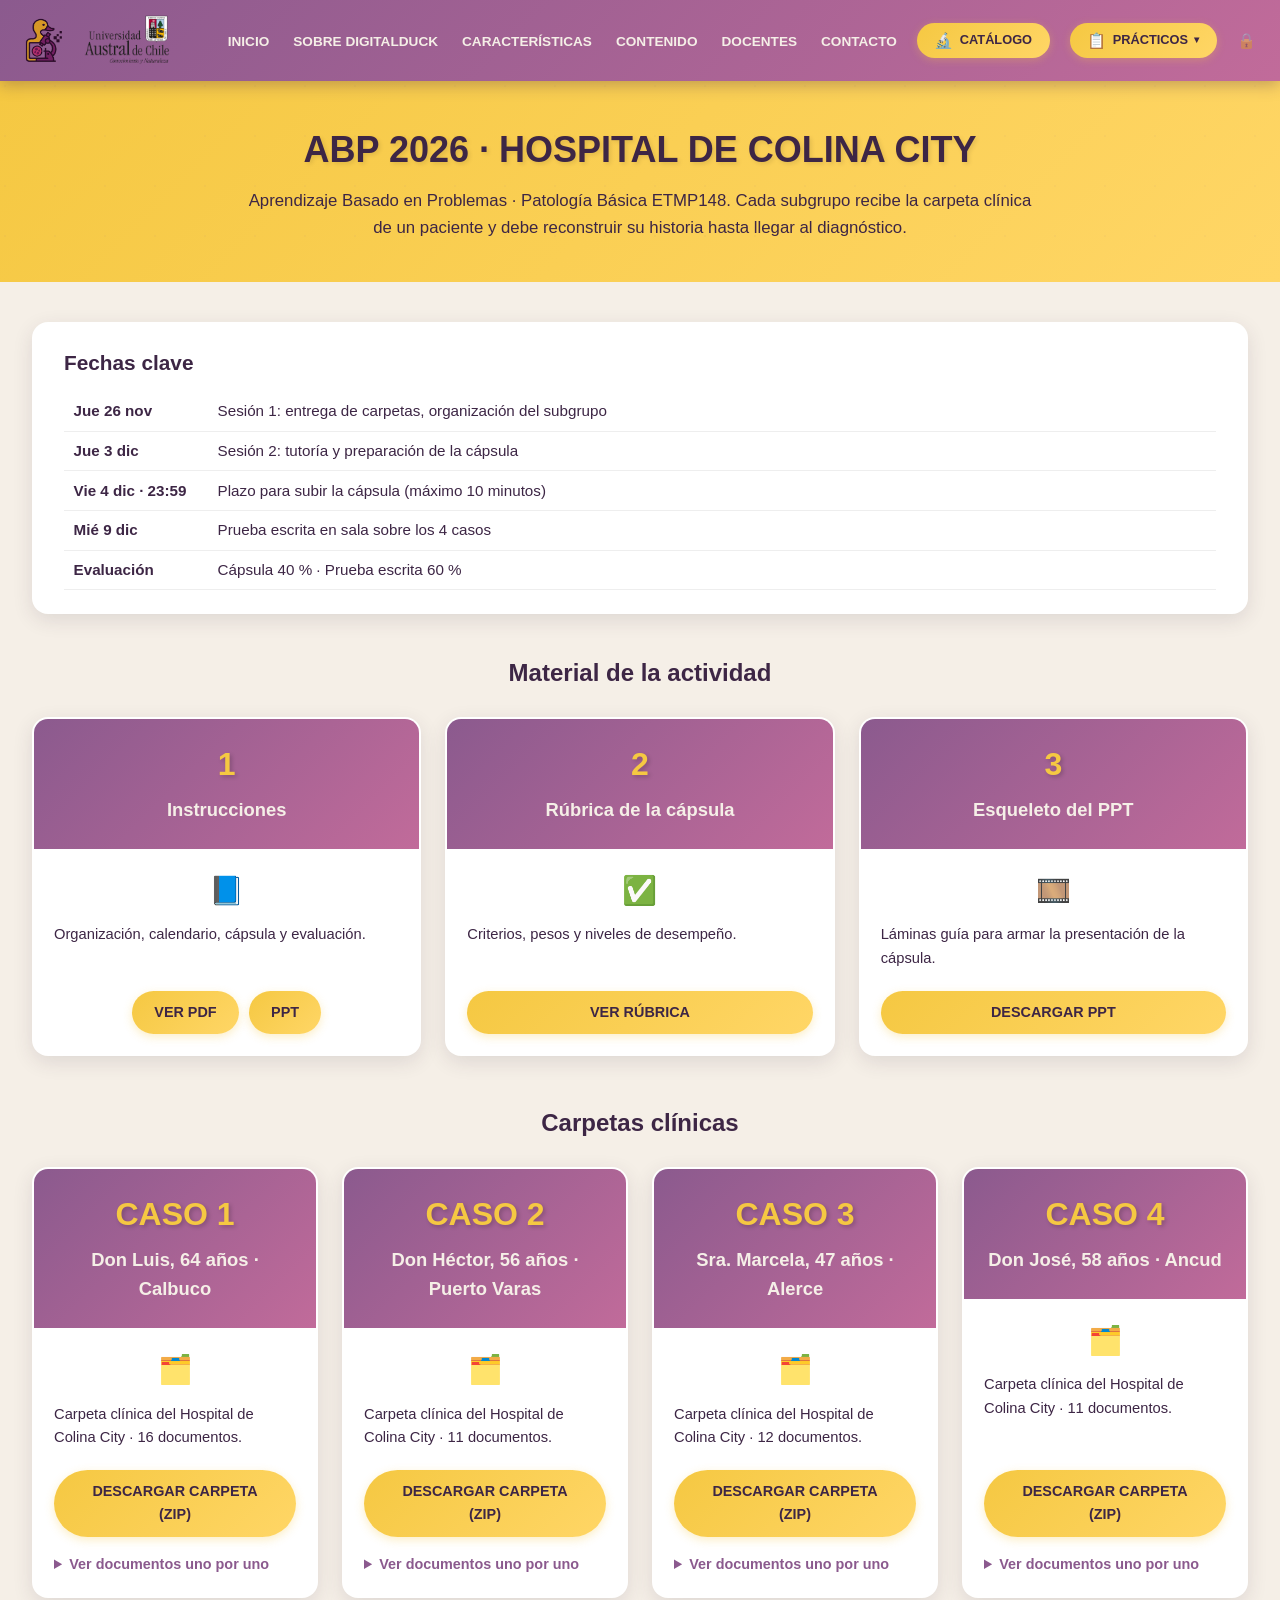
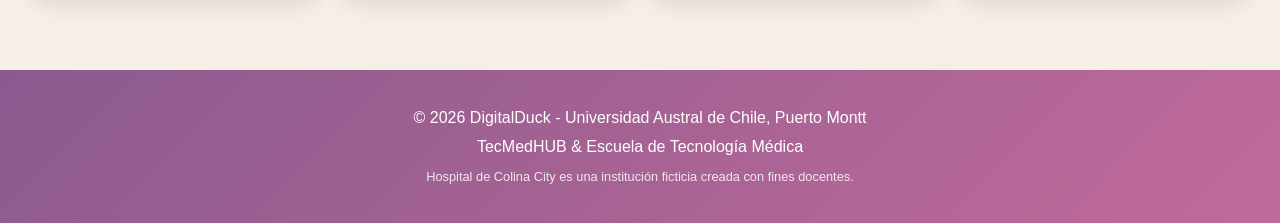
==== abp.html @ 0043440e "Agrega seccion ABP 2026 (Hospital de Colina City) con carpetas clinicas, instrucciones, rubrica y es" ====
<!DOCTYPE html>
<html lang="es">
<head>
    <meta charset="UTF-8">
    <meta name="viewport" content="width=device-width, initial-scale=1.0">
    <title>ABP 2026 - DigitalDuck</title>
    <link rel="icon" type="image/png" href="images/favicon.png">
    <link rel="stylesheet" href="css/base.css">
    <link rel="stylesheet" href="css/practicos.css">
    <style>
        .abp-info { background: white; border-radius: 16px; box-shadow: 0 6px 20px rgba(61,38,69,.12); padding: 1.5rem 2rem; margin-bottom: 2.5rem; }
        .abp-info h2 { margin: 0 0 .8rem; color: var(--color-dark); font-size: 1.3rem; }
        .abp-info table { width: 100%; border-collapse: collapse; font-size: .95rem; }
        .abp-info td { padding: .45rem .6rem; border-bottom: 1px solid #eee; vertical-align: top; }
        .abp-info td:first-child { font-weight: 700; white-space: nowrap; width: 9rem; }
        .abp-section-title { text-align: center; color: var(--color-dark); margin: 0 0 1.5rem; }
        .abp-docs { margin-top: 1rem; font-size: .9rem; text-align: left; }
        .abp-docs summary { cursor: pointer; font-weight: 600; color: var(--color-secondary); }
        .abp-docs ul { margin: .6rem 0 0 1.1rem; padding: 0; columns: 1; }
        .abp-docs li { margin: .25rem 0; }
        .abp-docs a { color: var(--color-dark); }
        .practicos-grid + .abp-section-title { margin-top: 3rem; }
        .abp-links { display: flex; gap: .6rem; flex-wrap: wrap; justify-content: center; }
    </style>
</head>
<body>
    <header>
        <nav>
            <div class="logo-container">
                <img src="images/logo2.png" alt="DigitalDuck Logo" class="logo-dd">
                <img src="images/logouach.png" alt="UACH Logo" class="logo-uach">
            </div>
            <div class="nav-right">
                <ul class="nav-links" id="navLinks"></ul>
                <a href="catalogo.html" class="nav-pill"><span class="nav-pill-icon">🔬</span><span class="pill-label">CATÁLOGO</span></a>
                <div class="nav-pill-wrap">
                    <button class="nav-pill" id="practicosPillToggle" aria-haspopup="true" aria-expanded="false">
                        <span class="nav-pill-icon">📋</span><span class="pill-label">PRÁCTICOS</span> <span class="pill-caret">▾</span>
                    </button>
                    <div class="practicos-pill-dropdown" id="practicosPillDropdown">
                        <div class="practicos-pill-dropdown-content" id="practicosPillDropdownContent"></div>
                    </div>
                </div>
                <a href="admin/login.php" class="admin-link" title="Panel de administración" aria-label="Panel de administración">🔒</a>
            </div>
            <button class="menu-toggle" id="menuToggle"><span></span><span></span><span></span></button>
        </nav>
    </header>

    <div class="page-header">
        <h1>ABP 2026 · HOSPITAL DE COLINA CITY</h1>
        <p>Aprendizaje Basado en Problemas · Patología Básica ETMP148. Cada subgrupo recibe la carpeta clínica de un paciente y debe reconstruir su historia hasta llegar al diagnóstico.</p>
    </div>

    <div class="practicos-container">
        <div class="abp-info">
            <h2>Fechas clave</h2>
            <table>
                <tr><td>Jue 26 nov</td><td>Sesión 1: entrega de carpetas, organización del subgrupo</td></tr>
                <tr><td>Jue 3 dic</td><td>Sesión 2: tutoría y preparación de la cápsula</td></tr>
                <tr><td>Vie 4 dic · 23:59</td><td>Plazo para subir la cápsula (máximo 10 minutos)</td></tr>
                <tr><td>Mié 9 dic</td><td>Prueba escrita en sala sobre los 4 casos</td></tr>
                <tr><td>Evaluación</td><td>Cápsula 40 % · Prueba escrita 60 %</td></tr>
            </table>
        </div>

        <h2 class="abp-section-title">Material de la actividad</h2>
        <div class="practicos-grid">
            <div class="practico-card"><div class="practico-header"><div class="practico-number">1</div><h3 class="practico-title">Instrucciones</h3></div>
                <div class="practico-body"><div class="practico-icon">📘</div><p class="practico-description">Organización, calendario, cápsula y evaluación.</p>
                <div class="abp-links"><a href="abp2026/Instrucciones_ABP_2026.pdf" target="_blank" class="practico-link">VER PDF</a><a href="abp2026/Instrucciones_ABP_2026.pptx" class="practico-link">PPT</a></div></div></div>
            <div class="practico-card"><div class="practico-header"><div class="practico-number">2</div><h3 class="practico-title">Rúbrica de la cápsula</h3></div>
                <div class="practico-body"><div class="practico-icon">✅</div><p class="practico-description">Criterios, pesos y niveles de desempeño.</p>
                <a href="abp2026/Rubrica_capsula_ABP_2026.pdf" target="_blank" class="practico-link">VER RÚBRICA</a></div></div>
            <div class="practico-card"><div class="practico-header"><div class="practico-number">3</div><h3 class="practico-title">Esqueleto del PPT</h3></div>
                <div class="practico-body"><div class="practico-icon">🎞️</div><p class="practico-description">Láminas guía para armar la presentación de la cápsula.</p>
                <a href="abp2026/Esqueleto_capsula_ABP_2026.pptx" class="practico-link">DESCARGAR PPT</a></div></div>
        </div>

        <h2 class="abp-section-title">Carpetas clínicas</h2>
        <div class="practicos-grid">
<div class="practico-card">
  <div class="practico-header"><div class="practico-number">CASO 1</div><h3 class="practico-title">Don Luis, 64 años · Calbuco</h3></div>
  <div class="practico-body"><div class="practico-icon">🗂️</div>
    <p class="practico-description">Carpeta clínica del Hospital de Colina City · 16 documentos.</p>
    <a href="abp2026/Caso_1_carpeta_clinica.zip" class="practico-link">DESCARGAR CARPETA (ZIP)</a>
    <details class="abp-docs"><summary>Ver documentos uno por uno</summary><ul><li><a href="abp2026/caso1/Acta_comite_oncologico.pdf" target="_blank">Acta comite oncologico</a></li><li><a href="abp2026/caso1/Biopsia_endoscopica_gastrica.pdf" target="_blank">Biopsia endoscopica gastrica</a></li><li><a href="abp2026/caso1/Biopsia_pieza_quirurgica.pdf" target="_blank">Biopsia pieza quirurgica</a></li><li><a href="abp2026/caso1/Colonoscopia.pdf" target="_blank">Colonoscopia</a></li><li><a href="abp2026/caso1/Consulta_policlinico_medicina_interna.pdf" target="_blank">Consulta policlinico medicina interna</a></li><li><a href="abp2026/caso1/Ecografia_abdominal.pdf" target="_blank">Ecografia abdominal</a></li><li><a href="abp2026/caso1/Endoscopia_digestiva_alta.pdf" target="_blank">Endoscopia digestiva alta</a></li><li><a href="abp2026/caso1/Examenes_preoperatorios.pdf" target="_blank">Examenes preoperatorios</a></li><li><a href="abp2026/caso1/Hemograma.pdf" target="_blank">Hemograma</a></li><li><a href="abp2026/caso1/Marcadores_tumorales.pdf" target="_blank">Marcadores tumorales</a></li><li><a href="abp2026/caso1/Perfil_bioquimico_y_hepatico.pdf" target="_blank">Perfil bioquimico y hepatico</a></li><li><a href="abp2026/caso1/Perfil_de_fierro_B12_y_folato.pdf" target="_blank">Perfil de fierro B12 y folato</a></li><li><a href="abp2026/caso1/Protocolo_operatorio.pdf" target="_blank">Protocolo operatorio</a></li><li><a href="abp2026/caso1/Sangre_oculta_en_deposiciones.pdf" target="_blank">Sangre oculta en deposiciones</a></li><li><a href="abp2026/caso1/Serologia_enfermedad_celiaca.pdf" target="_blank">Serologia enfermedad celiaca</a></li><li><a href="abp2026/caso1/TAC_torax_abdomen_pelvis.pdf" target="_blank">TAC torax abdomen pelvis</a></li></ul></details>
  </div></div><div class="practico-card">
  <div class="practico-header"><div class="practico-number">CASO 2</div><h3 class="practico-title">Don Héctor, 56 años · Puerto Varas</h3></div>
  <div class="practico-body"><div class="practico-icon">🗂️</div>
    <p class="practico-description">Carpeta clínica del Hospital de Colina City · 11 documentos.</p>
    <a href="abp2026/Caso_2_carpeta_clinica.zip" class="practico-link">DESCARGAR CARPETA (ZIP)</a>
    <details class="abp-docs"><summary>Ver documentos uno por uno</summary><ul><li><a href="abp2026/caso2/Atencion_servicio_de_urgencia.pdf" target="_blank">Atencion servicio de urgencia</a></li><li><a href="abp2026/caso2/Control_cardiovascular_CESFAM.pdf" target="_blank">Control cardiovascular CESFAM</a></li><li><a href="abp2026/caso2/Coronariografia_y_angioplastia.pdf" target="_blank">Coronariografia y angioplastia</a></li><li><a href="abp2026/caso2/Curva_de_biomarcadores_cardiacos.pdf" target="_blank">Curva de biomarcadores cardiacos</a></li><li><a href="abp2026/caso2/Ecocardiograma.pdf" target="_blank">Ecocardiograma</a></li><li><a href="abp2026/caso2/Electrocardiograma_ingreso.pdf" target="_blank">Electrocardiograma ingreso</a></li><li><a href="abp2026/caso2/Evolucion_unidad_coronaria.pdf" target="_blank">Evolucion unidad coronaria</a></li><li><a href="abp2026/caso2/Laboratorio_de_urgencia.pdf" target="_blank">Laboratorio de urgencia</a></li><li><a href="abp2026/caso2/Material_aspirado_coronario_anatomia_patologica.pdf" target="_blank">Material aspirado coronario anatomia patologica</a></li><li><a href="abp2026/caso2/Perfil_lipidico_y_HbA1c.pdf" target="_blank">Perfil lipidico y HbA1c</a></li><li><a href="abp2026/caso2/Radiografia_de_torax_portatil.pdf" target="_blank">Radiografia de torax portatil</a></li></ul></details>
  </div></div><div class="practico-card">
  <div class="practico-header"><div class="practico-number">CASO 3</div><h3 class="practico-title">Sra. Marcela, 47 años · Alerce</h3></div>
  <div class="practico-body"><div class="practico-icon">🗂️</div>
    <p class="practico-description">Carpeta clínica del Hospital de Colina City · 12 documentos.</p>
    <a href="abp2026/Caso_3_carpeta_clinica.zip" class="practico-link">DESCARGAR CARPETA (ZIP)</a>
    <details class="abp-docs"><summary>Ver documentos uno por uno</summary><ul><li><a href="abp2026/caso3/Atencion_servicio_de_urgencia.pdf" target="_blank">Atencion servicio de urgencia</a></li><li><a href="abp2026/caso3/Consulta_CESFAM_previa.pdf" target="_blank">Consulta CESFAM previa</a></li><li><a href="abp2026/caso3/Cultivo_de_bilis.pdf" target="_blank">Cultivo de bilis</a></li><li><a href="abp2026/caso3/ECG_y_troponina.pdf" target="_blank">ECG y troponina</a></li><li><a href="abp2026/caso3/Ecografia_abdominal_de_urgencia.pdf" target="_blank">Ecografia abdominal de urgencia</a></li><li><a href="abp2026/caso3/Hemocultivos.pdf" target="_blank">Hemocultivos</a></li><li><a href="abp2026/caso3/Hemograma_y_PCR.pdf" target="_blank">Hemograma y PCR</a></li><li><a href="abp2026/caso3/Orina_completa_y_test_de_embarazo.pdf" target="_blank">Orina completa y test de embarazo</a></li><li><a href="abp2026/caso3/Perfil_hepatico_lipasa_y_amilasa.pdf" target="_blank">Perfil hepatico lipasa y amilasa</a></li><li><a href="abp2026/caso3/Protocolo_operatorio.pdf" target="_blank">Protocolo operatorio</a></li><li><a href="abp2026/caso3/Radiografia_de_torax.pdf" target="_blank">Radiografia de torax</a></li><li><a href="abp2026/caso3/Vesicula_biliar_anatomia_patologica.pdf" target="_blank">Vesicula biliar anatomia patologica</a></li></ul></details>
  </div></div><div class="practico-card">
  <div class="practico-header"><div class="practico-number">CASO 4</div><h3 class="practico-title">Don José, 58 años · Ancud</h3></div>
  <div class="practico-body"><div class="practico-icon">🗂️</div>
    <p class="practico-description">Carpeta clínica del Hospital de Colina City · 11 documentos.</p>
    <a href="abp2026/Caso_4_carpeta_clinica.zip" class="practico-link">DESCARGAR CARPETA (ZIP)</a>
    <details class="abp-docs"><summary>Ver documentos uno por uno</summary><ul><li><a href="abp2026/caso4/Atencion_servicio_de_urgencia.pdf" target="_blank">Atencion servicio de urgencia</a></li><li><a href="abp2026/caso4/Biopsia_hepatica.pdf" target="_blank">Biopsia hepatica</a></li><li><a href="abp2026/caso4/Control_CESFAM_2024.pdf" target="_blank">Control CESFAM 2024</a></li><li><a href="abp2026/caso4/Ecografia_abdominal_doppler.pdf" target="_blank">Ecografia abdominal doppler</a></li><li><a href="abp2026/caso4/Endoscopia_digestiva_alta_de_urgencia.pdf" target="_blank">Endoscopia digestiva alta de urgencia</a></li><li><a href="abp2026/caso4/Estudio_hepatico_complementario.pdf" target="_blank">Estudio hepatico complementario</a></li><li><a href="abp2026/caso4/Evolucion_hospitalaria.pdf" target="_blank">Evolucion hospitalaria</a></li><li><a href="abp2026/caso4/Hemograma_y_coagulacion.pdf" target="_blank">Hemograma y coagulacion</a></li><li><a href="abp2026/caso4/Liquido_ascitico.pdf" target="_blank">Liquido ascitico</a></li><li><a href="abp2026/caso4/Perfil_hepatico_y_bioquimico.pdf" target="_blank">Perfil hepatico y bioquimico</a></li><li><a href="abp2026/caso4/Serologia_viral_hepatica.pdf" target="_blank">Serologia viral hepatica</a></li></ul></details>
  </div></div>
        </div>
    </div>

    <footer>
        <div class="footer-text">
            <p>&copy; 2026 DigitalDuck - Universidad Austral de Chile, Puerto Montt</p>
            <p>TecMedHUB & Escuela de Tecnología Médica</p>
            <p style="margin-top: .5rem; font-size: .8rem; opacity: .85;">Hospital de Colina City es una institución ficticia creada con fines docentes.</p>
        </div>
    </footer>

    <script src="js/nav.js"></script>
    <script>
        renderNav('index.html');
        initPracticosNav();
        const menuToggle = document.getElementById('menuToggle');
        const navLinks = document.getElementById('navLinks');
        menuToggle.addEventListener('click', function() {
            this.classList.toggle('active');
            navLinks.classList.toggle('active');
        });
    </script>
</body>
</html>
---- css/base.css ----
* {
    margin: 0;
    padding: 0;
    box-sizing: border-box;
}

:root {
    --color-primary: #F5C842;        /* Amarillo del pato */
    --color-secondary: #8B5A8E;      /* Morado del microscopio */
    --color-tertiary: #C16B9A;       /* Rosa del microscopio */
    --color-dark: #3D2645;           /* Morado oscuro */
    --color-light: #F5EFE7;          /* Beige del fondo */
    --gradient-primary: linear-gradient(135deg, #F5C842 0%, #FFD666 100%);
    --gradient-secondary: linear-gradient(135deg, #8B5A8E 0%, #C16B9A 100%);
}

/* Evitar scroll horizontal en móvil */
html, body {
    overflow-x: hidden;
    width: 100%;
}

body {
    font-family: 'Trebuchet MS', 'Lucida Grande', 'Lucida Sans Unicode', sans-serif;
    line-height: 1.6;
    color: var(--color-dark);
    background: var(--color-light);
    min-height: 100vh;
    position: relative;
}

header {
    background: var(--gradient-secondary);
    padding: 0.5rem 0;
    position: sticky;
    top: 0;
    z-index: 1000;
    box-shadow: 0 4px 15px rgba(61, 38, 69, 0.3);
}

nav {
    max-width: 1400px;
    margin: 0 auto;
    padding: 0 1.5rem;
    display: flex;
    justify-content: space-between;
    align-items: center;
}

.logo-container {
    display: flex;
    align-items: center;
    gap: 15px;
}

.logo-uach {
    height: 65px;  
    width: auto;
}

.logo-dd {
    height: 45px; 
    width: auto;
}

.nav-right {
    display: flex;
    align-items: center;
    gap: 1.25rem;
}

.nav-links {
    display: flex;
    gap: 1.5rem;
    list-style: none;
}

.admin-link {
    color: var(--color-light);
    opacity: 0.4;
    text-decoration: none;
    font-size: 0.95rem;
    line-height: 1;
    transition: opacity 0.3s;
}

.admin-link:hover {
    opacity: 1;
}

/* ===== Pills de navegación (Catálogo / Prácticos) ===== */
.nav-pill-wrap {
    position: relative;
}

.nav-pill {
    box-sizing: border-box;
    display: inline-flex;
    align-items: center;
    justify-content: center;
    gap: 0.4rem;
    height: 2.2rem;
    background: var(--gradient-primary);
    color: var(--color-dark);
    font-family: inherit;
    font-weight: 600;
    font-size: 0.8rem;
    line-height: 1;
    text-decoration: none;
    padding: 0 1.1rem;
    margin: 0;
    border: none;
    border-radius: 20px;
    cursor: pointer;
    white-space: nowrap;
    box-shadow: 0 2px 8px rgba(245, 200, 66, 0.3);
    transition: all 0.25s ease;
}

.nav-pill-icon {
    font-size: 0.95rem;
    line-height: 1;
}

.nav-pill:hover {
    transform: translateY(-2px);
    box-shadow: 0 4px 14px rgba(245, 200, 66, 0.4);
}

.nav-pill.active {
    background: var(--color-primary);
}

.pill-caret {
    font-size: 0.65rem;
    transition: transform 0.25s ease;
}

.nav-pill.active .pill-caret {
    transform: rotate(180deg);
}

.practicos-pill-dropdown {
    position: absolute;
    top: calc(100% + 10px);
    right: 0;
    background: white;
    border-radius: 14px;
    box-shadow: 0 10px 35px rgba(61, 38, 69, 0.25);
    opacity: 0;
    visibility: hidden;
    transform: translateY(-8px);
    transition: all 0.25s ease;
    z-index: 999;
    overflow: hidden;
    min-width: 260px;
}

.practicos-pill-dropdown.active {
    opacity: 1;
    visibility: visible;
    transform: translateY(0);
}

.practicos-pill-dropdown-content {
    padding: 0.5rem;
    max-height: 70vh;
    overflow-y: auto;
}

.practico-pill-item-all {
    display: block;
    background: var(--gradient-primary);
    color: var(--color-dark);
    font-weight: 700;
    font-size: 0.9rem;
    text-decoration: none;
    text-align: center;
    padding: 0.75rem 1rem;
    border-radius: 10px;
    margin-bottom: 0.4rem;
}

.practico-item {
    display: flex;
    align-items: center;
    gap: 1rem;
    padding: 0.7rem 1rem;
    text-decoration: none;
    color: var(--color-dark);
    border-radius: 10px;
    transition: all 0.2s ease;
}

.practico-item:hover {
    background: var(--gradient-primary);
}

.practico-num {
    background: var(--gradient-secondary);
    color: white;
    font-weight: bold;
    font-size: 0.75rem;
    padding: 0.25rem 0.55rem;
    border-radius: 8px;
    min-width: 32px;
    text-align: center;
}

.practico-name {
    font-weight: 500;
    font-size: 0.9rem;
}

.nav-links a {
    color: var(--color-light);
    text-decoration: none;
    font-weight: 600;
    transition: color 0.3s;
    font-size: 0.85rem;
}

.nav-links a:hover {
    color: var(--color-primary);
}

.menu-toggle {
    display: none;
    flex-direction: column;
    gap: 4px;
    background: none;
    border: none;
    cursor: pointer;
    padding: 5px;
}

.menu-toggle span {
    width: 25px;
    height: 2.5px;
    background: var(--color-primary);
    transition: all 0.3s ease;
    border-radius: 3px;
}

.menu-toggle.active span:nth-child(1) {
    transform: rotate(45deg) translate(7px, 7px);
}

.menu-toggle.active span:nth-child(2) {
    opacity: 0;
}

.menu-toggle.active span:nth-child(3) {
    transform: rotate(-45deg) translate(6px, -6px);
}

.btn {
    display: inline-block;
    padding: 1rem 2rem;
    background: var(--gradient-primary);
    color: var(--color-dark);
    text-decoration: none;
    border-radius: 50px;
    font-weight: 600;
    transition: all 0.3s ease;
    box-shadow: 0 4px 15px rgba(245, 200, 66, 0.3);
}

.btn:hover {
    transform: translateY(-3px);
    box-shadow: 0 6px 20px rgba(245, 200, 66, 0.4);
}

.btn-secondary {
    background: var(--gradient-secondary);
    color: white;
    box-shadow: 0 4px 15px rgba(139, 90, 142, 0.3);
}

.btn-secondary:hover {
    box-shadow: 0 6px 20px rgba(139, 90, 142, 0.4);
}

footer {
    background: var(--gradient-secondary);
    color: white;
    padding: 2rem 1rem;
    margin-top: 2rem;
    display: flex;
    justify-content: space-between;
    align-items: center;
    gap: 1rem;
}

footer .footer-text {
    text-align: center;
    flex: 1;
}

footer p {
    margin: 0.2rem 0;
}

/* Responsive - Base */
@media (max-width: 768px) {
    .menu-toggle {
        display: flex;
    }

    .nav-links {
        position: fixed;
        top: 70px;
        right: -100%;
        width: 70%;
        max-width: 300px;
        background: var(--gradient-secondary);
        flex-direction: column;
        padding: 2rem;
        transition: right 0.3s ease;
        box-shadow: -5px 0 15px rgba(0,0,0,0.2);
        height: calc(100vh - 70px);
    }

    .nav-links.active {
        right: 0;
    }

    .nav-right {
        gap: 0.5rem;
    }

    .nav-pill {
        padding: 0.4rem 0.7rem;
        font-size: 0.72rem;
    }

    .practicos-pill-dropdown {
        right: -1rem;
        min-width: 240px;
    }
}

@media (max-width: 480px) {
    .nav-pill span.pill-label {
        display: none;
    }
}
---- css/practicos.css ----
/* ===== PRACTICOS.HTML - Estilos específicos ===== */
/* El pill/dropdown de navegación de Prácticos vive en base.css (compartido con
   index.html y catalogo.html). Acá solo quedan estilos propios de esta página. */

/* ===== Page Header ===== */
.page-header {
    background: var(--gradient-primary);
    padding: 2.5rem 2rem;
    text-align: center;
    position: relative;
    overflow: hidden;
}

.page-header::before {
    content: '';
    position: absolute;
    top: 0;
    left: 0;
    right: 0;
    bottom: 0;
    background: url('data:image/svg+xml,<svg xmlns="http://www.w3.org/2000/svg" viewBox="0 0 100 100"><circle cx="10" cy="10" r="1.5" fill="%238B5A8E" opacity="0.1"/></svg>') repeat;
    background-size: 50px 50px;
}

.page-header h1 {
    font-size: 2.25rem;
    color: var(--color-dark);
    margin-bottom: 0.6rem;
    position: relative;
    z-index: 1;
    text-shadow: 2px 2px 4px rgba(0,0,0,0.1);
}

.page-header p {
    font-size: 1.05rem;
    color: var(--color-dark);
    position: relative;
    z-index: 1;
    max-width: 800px;
    margin: 0 auto;
}

/* ===== Prácticos Container ===== */
.practicos-container {
    max-width: 1400px;
    margin: 0 auto;
    padding: 2.5rem 2rem;
}

.practicos-grid {
    display: grid;
    grid-template-columns: repeat(auto-fit, minmax(280px, 1fr));
    gap: 1.5rem;
    margin-top: 1.5rem;
}

/* ===== Práctico Card ===== */
.practico-card {
    background: white;
    border-radius: 16px;
    overflow: hidden;
    box-shadow: 0 6px 20px rgba(61, 38, 69, 0.12);
    transition: all 0.3s ease;
    display: flex;
    flex-direction: column;
    border: 2px solid transparent;
}

.practico-card:hover {
    transform: translateY(-6px);
    box-shadow: 0 14px 28px rgba(61, 38, 69, 0.2);
    border-color: var(--color-primary);
}

.practico-header {
    background: var(--gradient-secondary);
    padding: 1.25rem;
    text-align: center;
    position: relative;
}

.practico-number {
    font-size: 2rem;
    font-weight: bold;
    color: var(--color-primary);
    text-shadow: 2px 2px 4px rgba(0,0,0,0.2);
    margin-bottom: 0.3rem;
}

.practico-title {
    font-size: 1.15rem;
    color: var(--color-light);
    font-weight: 600;
    margin-bottom: 0.3rem;
}

.practico-body {
    padding: 1.25rem;
    flex-grow: 1;
    display: flex;
    flex-direction: column;
}

.practico-description {
    color: var(--color-dark);
    line-height: 1.6;
    margin-bottom: 1.25rem;
    font-size: 0.92rem;
    flex-grow: 1;
}

.practico-icon {
    font-size: 1.75rem;
    margin-bottom: 0.6rem;
    text-align: center;
}

.practico-link {
    display: inline-block;
    padding: 0.65rem 1.4rem;
    background: var(--gradient-primary);
    color: var(--color-dark);
    text-decoration: none;
    border-radius: 50px;
    font-weight: 600;
    font-size: 0.9rem;
    text-align: center;
    transition: all 0.3s ease;
    box-shadow: 0 3px 10px rgba(245, 200, 66, 0.3);
}

.practico-link:hover {
    transform: translateY(-3px);
    box-shadow: 0 6px 16px rgba(245, 200, 66, 0.4);
}

/* ===== Responsive ===== */
@media (max-width: 768px) {
    .page-header h1 {
        font-size: 1.85rem;
    }

    .page-header p {
        font-size: 0.95rem;
    }

    .practicos-grid {
        grid-template-columns: 1fr;
        gap: 1.25rem;
    }

    .practico-number {
        font-size: 1.85rem;
    }

    .practico-title {
        font-size: 1.05rem;
    }
}

@media (max-width: 480px) {
    .page-header h1 {
        font-size: 1.6rem;
    }

    .practico-header {
        padding: 1rem;
    }

    .practico-body {
        padding: 1rem;
    }
}
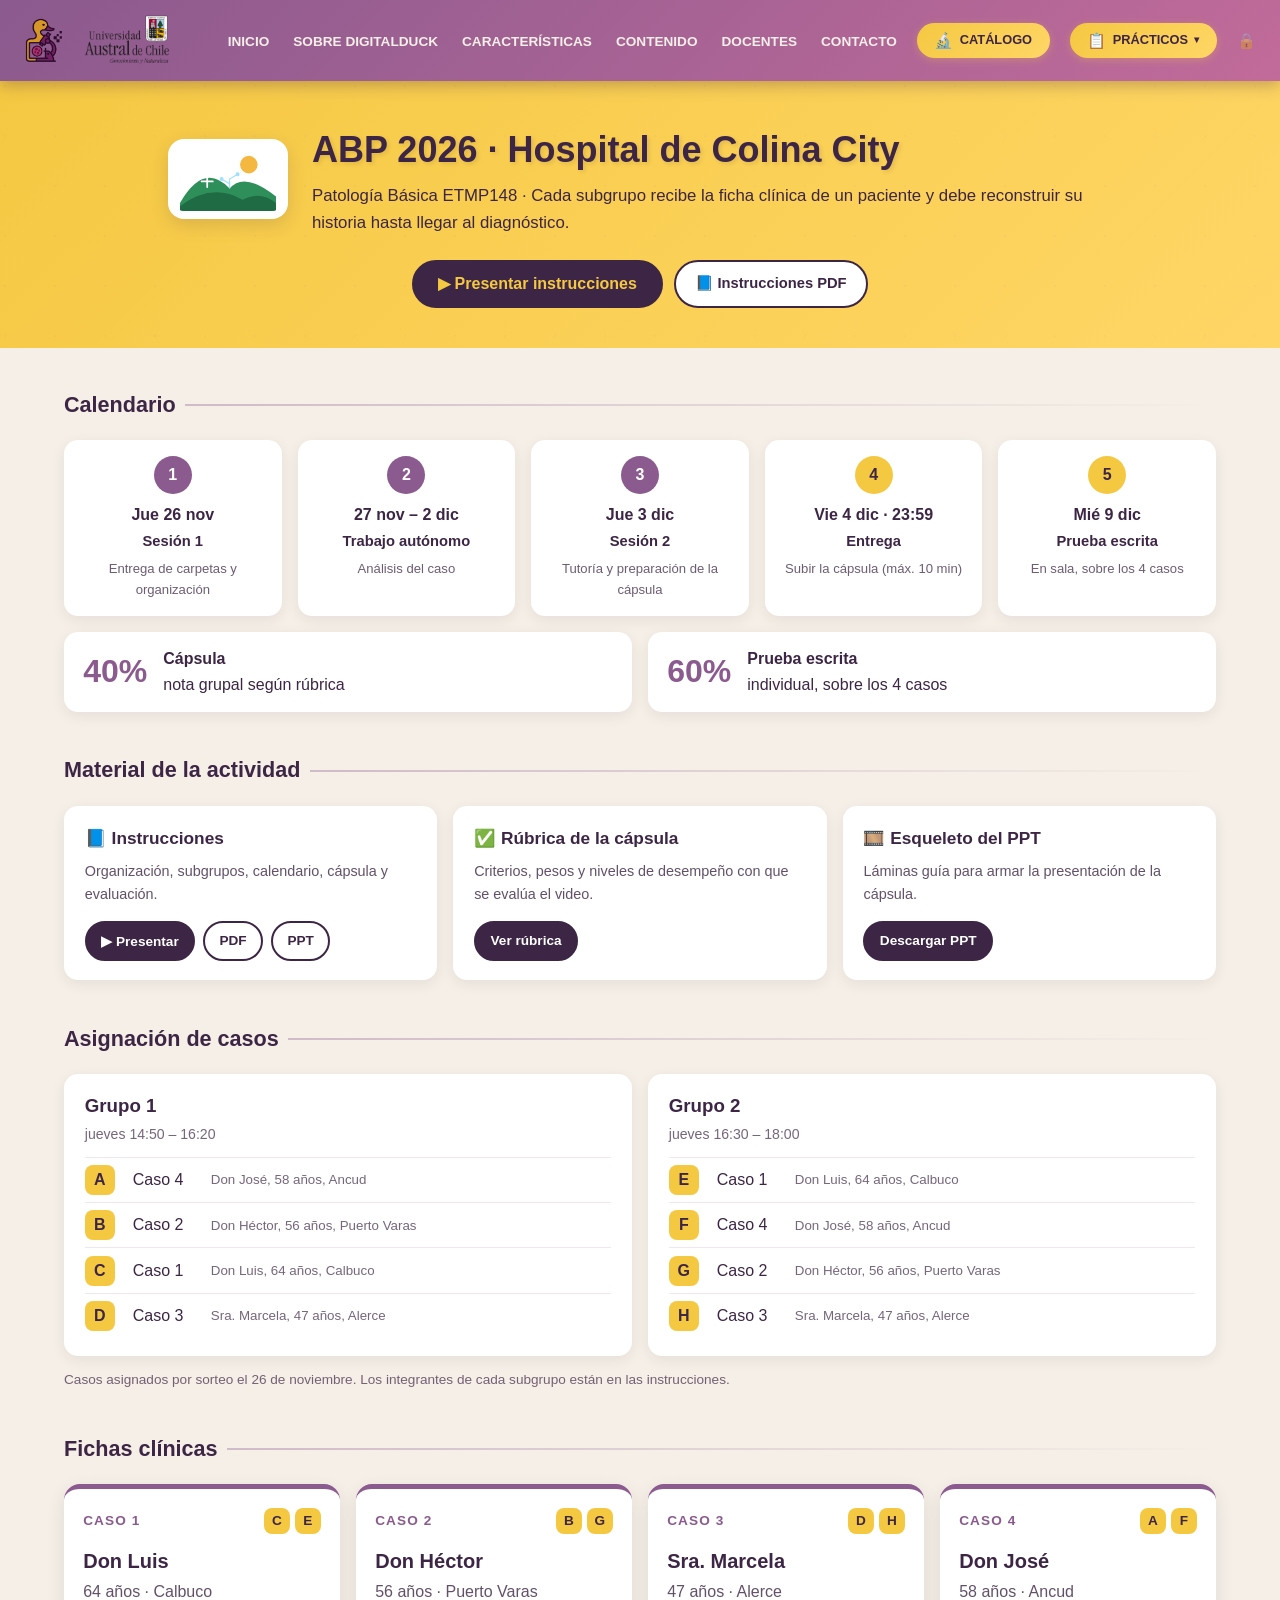
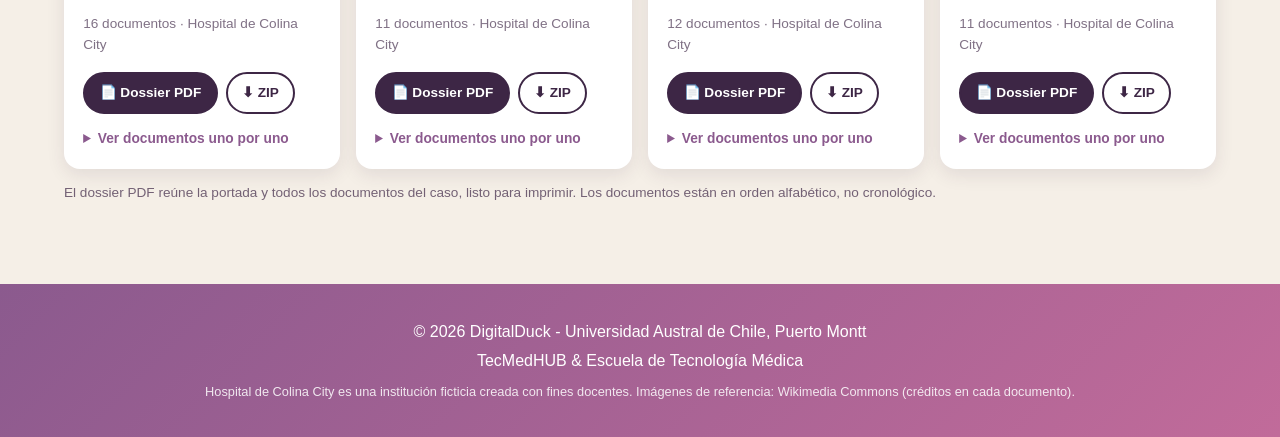
==== commit 61e28830: "ABP 2026: imagenes de referencia, diagnostico censurado, portadas, dossiers, subgrupos y modo presen" ====
--- a/abp.html
+++ b/abp.html
@@ -1,130 +1,203 @@
 <!DOCTYPE html>
 <html lang="es">
 <head>
-    <meta charset="UTF-8">
-    <meta name="viewport" content="width=device-width, initial-scale=1.0">
-    <title>ABP 2026 - DigitalDuck</title>
-    <link rel="icon" type="image/png" href="images/favicon.png">
-    <link rel="stylesheet" href="css/base.css">
-    <link rel="stylesheet" href="css/practicos.css">
-    <style>
-        .abp-info { background: white; border-radius: 16px; box-shadow: 0 6px 20px rgba(61,38,69,.12); padding: 1.5rem 2rem; margin-bottom: 2.5rem; }
-        .abp-info h2 { margin: 0 0 .8rem; color: var(--color-dark); font-size: 1.3rem; }
-        .abp-info table { width: 100%; border-collapse: collapse; font-size: .95rem; }
-        .abp-info td { padding: .45rem .6rem; border-bottom: 1px solid #eee; vertical-align: top; }
-        .abp-info td:first-child { font-weight: 700; white-space: nowrap; width: 9rem; }
-        .abp-section-title { text-align: center; color: var(--color-dark); margin: 0 0 1.5rem; }
-        .abp-docs { margin-top: 1rem; font-size: .9rem; text-align: left; }
-        .abp-docs summary { cursor: pointer; font-weight: 600; color: var(--color-secondary); }
-        .abp-docs ul { margin: .6rem 0 0 1.1rem; padding: 0; columns: 1; }
-        .abp-docs li { margin: .25rem 0; }
-        .abp-docs a { color: var(--color-dark); }
-        .practicos-grid + .abp-section-title { margin-top: 3rem; }
-        .abp-links { display: flex; gap: .6rem; flex-wrap: wrap; justify-content: center; }
-    </style>
+<meta charset="UTF-8">
+<meta name="viewport" content="width=device-width, initial-scale=1.0">
+<title>ABP 2026 · Hospital de Colina City - DigitalDuck</title>
+<link rel="icon" type="image/png" href="images/favicon.png">
+<link rel="stylesheet" href="css/base.css">
+<link rel="stylesheet" href="css/practicos.css">
+<style>
+.abp-hero { display:flex; align-items:center; justify-content:center; gap:1.5rem; flex-wrap:wrap; text-align:left; }
+.abp-hero .hcc-logo { width:120px; height:80px; position:relative; z-index:1; background:#fff; border-radius:16px; padding:8px; box-shadow:0 6px 18px rgba(61,38,69,.15); }
+.abp-hero h1 { margin-bottom:.3rem; }
+.abp-hero p { margin:0 !important; }
+.hero-btns { display:flex; gap:.7rem; justify-content:center; margin-top:1.4rem; position:relative; z-index:1; flex-wrap:wrap; }
+.b { display:inline-flex; align-items:center; gap:.4rem; padding:.65rem 1.2rem; border-radius:999px; font-weight:700; font-size:.92rem;
+      text-decoration:none; color:var(--color-dark); background:#fff; border:2px solid var(--color-dark); cursor:pointer; transition:transform .15s, box-shadow .15s; }
+.b:hover { transform:translateY(-2px); box-shadow:0 6px 14px rgba(61,38,69,.18); }
+.b-main { background:var(--color-dark); color:#fff; }
+.b-play { background:var(--color-dark); color:var(--color-primary); font-size:1rem; padding:.8rem 1.5rem; }
+.abp-wrap { max-width:1200px; margin:0 auto; padding:2.5rem 1.5rem 3rem; }
+.sec-title { font-size:1.35rem; color:var(--color-dark); margin:2.6rem 0 1.1rem; display:flex; align-items:center; gap:.6rem; }
+.sec-title::after { content:""; flex:1; height:2px; background:linear-gradient(90deg, var(--color-secondary), transparent); opacity:.35; }
+.timeline { display:grid; grid-template-columns:repeat(5,1fr); gap:1rem; }
+.step { background:#fff; border-radius:14px; padding:1rem; box-shadow:0 4px 14px rgba(61,38,69,.08); text-align:center; }
+.step .dot { width:38px; height:38px; margin:0 auto .5rem; border-radius:50%; display:grid; place-items:center; font-weight:800; color:#fff; background:var(--color-secondary); }
+.step.hot .dot { background:var(--color-primary); color:var(--color-dark); }
+.step .d { font-weight:800; color:var(--color-dark); } .step .t { font-weight:700; font-size:.92rem; margin-top:.15rem; }
+.step .x { font-size:.82rem; opacity:.75; margin-top:.25rem; }
+.weights { display:flex; gap:1rem; margin-top:1rem; flex-wrap:wrap; }
+.weights div { flex:1; min-width:220px; background:#fff; border-radius:14px; padding:.9rem 1.2rem; box-shadow:0 4px 14px rgba(61,38,69,.08); display:flex; align-items:center; gap:1rem; }
+.weights b { font-size:2rem; color:var(--color-secondary); }
+.mat { display:grid; grid-template-columns:repeat(3,1fr); gap:1rem; }
+.mat-card { background:#fff; border-radius:14px; padding:1.2rem 1.3rem; box-shadow:0 4px 14px rgba(61,38,69,.08); display:flex; flex-direction:column; gap:.5rem; }
+.mat-card h3 { margin:0; font-size:1.08rem; color:var(--color-dark); } .mat-card p { margin:0; font-size:.9rem; opacity:.8; flex:1; }
+.mat-card .row { display:flex; gap:.5rem; flex-wrap:wrap; margin-top:.4rem; }
+.mat-card .b { padding:.45rem .9rem; font-size:.85rem; }
+.asig { display:grid; grid-template-columns:1fr 1fr; gap:1rem; }
+.grp { background:#fff; border-radius:14px; padding:1.1rem 1.3rem; box-shadow:0 4px 14px rgba(61,38,69,.08); }
+.grp h3 { margin:0; color:var(--color-dark); } .grp > p { margin:.1rem 0 .7rem; font-size:.88rem; opacity:.7; }
+.grp ul { list-style:none; margin:0; padding:0; }
+.grp li { display:grid; grid-template-columns:40px 70px 1fr; align-items:center; gap:.5rem; padding:.45rem 0; border-top:1px solid #f0e8ee; }
+.grp li small { opacity:.7; }
+.chip { display:inline-grid; place-items:center; width:30px; height:30px; border-radius:8px; background:var(--color-primary); color:var(--color-dark); font-weight:800; }
+.cases { display:grid; grid-template-columns:repeat(4,1fr); gap:1rem; }
+.case { background:#fff; border-radius:16px; padding:1.2rem; box-shadow:0 6px 18px rgba(61,38,69,.1); display:flex; flex-direction:column; border-top:5px solid var(--color-secondary); }
+.case-top { display:flex; justify-content:space-between; align-items:center; }
+.case-n { font-weight:800; letter-spacing:.08em; color:var(--color-secondary); font-size:.85rem; }
+.case-subs { display:flex; gap:.3rem; } .case-subs .chip { width:26px; height:26px; font-size:.85rem; }
+.case h3 { margin:.7rem 0 0; font-size:1.25rem; color:var(--color-dark); }
+.case-meta { margin:.1rem 0 0; opacity:.8; } .case-docs { margin:.5rem 0 0; font-size:.85rem; opacity:.65; flex:1; }
+.case-btns { display:flex; gap:.5rem; margin-top:1rem; } .case-btns .b { padding:.5rem .9rem; font-size:.85rem; }
+.case details { margin-top:.9rem; font-size:.86rem; }
+.case summary { cursor:pointer; font-weight:700; color:var(--color-secondary); }
+.case details ul { margin:.5rem 0 0 1rem; padding:0; } .case details li { margin:.2rem 0; } .case details a { color:var(--color-dark); }
+.note { font-size:.85rem; opacity:.7; margin-top:.8rem; }
+/* presentación */
+.pres { position:fixed; inset:0; background:#111; z-index:9999; display:none; flex-direction:column; }
+.pres.on { display:flex; }
+.pres-stage { flex:1; display:flex; align-items:center; justify-content:center; overflow:hidden; }
+.pres-stage img { max-width:100%; max-height:100%; box-shadow:0 0 40px rgba(0,0,0,.5); user-select:none; }
+.pres-bar { display:flex; align-items:center; justify-content:center; gap:.8rem; padding:.6rem; color:#ddd; font-size:.9rem; }
+.pres-bar button { background:#2a2a2a; color:#fff; border:1px solid #444; border-radius:8px; padding:.45rem .9rem; cursor:pointer; font-size:.9rem; }
+.pres-bar button:hover { background:#3a3a3a; }
+.pres:fullscreen .pres-bar { opacity:0; transition:opacity .3s; } .pres:fullscreen:hover .pres-bar { opacity:1; }
+@media (max-width: 1000px) { .cases { grid-template-columns:1fr 1fr; } .timeline { grid-template-columns:1fr 1fr; } .mat { grid-template-columns:1fr; } }
+@media (max-width: 640px) { .cases, .asig { grid-template-columns:1fr; } .timeline { grid-template-columns:1fr; } .abp-hero { text-align:center; } }
+</style>
 </head>
 <body>
-    <header>
-        <nav>
-            <div class="logo-container">
-                <img src="images/logo2.png" alt="DigitalDuck Logo" class="logo-dd">
-                <img src="images/logouach.png" alt="UACH Logo" class="logo-uach">
-            </div>
-            <div class="nav-right">
-                <ul class="nav-links" id="navLinks"></ul>
-                <a href="catalogo.html" class="nav-pill"><span class="nav-pill-icon">🔬</span><span class="pill-label">CATÁLOGO</span></a>
-                <div class="nav-pill-wrap">
-                    <button class="nav-pill" id="practicosPillToggle" aria-haspopup="true" aria-expanded="false">
-                        <span class="nav-pill-icon">📋</span><span class="pill-label">PRÁCTICOS</span> <span class="pill-caret">▾</span>
-                    </button>
-                    <div class="practicos-pill-dropdown" id="practicosPillDropdown">
-                        <div class="practicos-pill-dropdown-content" id="practicosPillDropdownContent"></div>
-                    </div>
-                </div>
-                <a href="admin/login.php" class="admin-link" title="Panel de administración" aria-label="Panel de administración">🔒</a>
-            </div>
-            <button class="menu-toggle" id="menuToggle"><span></span><span></span><span></span></button>
-        </nav>
-    </header>
-
-    <div class="page-header">
-        <h1>ABP 2026 · HOSPITAL DE COLINA CITY</h1>
-        <p>Aprendizaje Basado en Problemas · Patología Básica ETMP148. Cada subgrupo recibe la carpeta clínica de un paciente y debe reconstruir su historia hasta llegar al diagnóstico.</p>
+<header>
+  <nav>
+    <div class="logo-container">
+      <img src="images/logo2.png" alt="DigitalDuck Logo" class="logo-dd">
+      <img src="images/logouach.png" alt="UACH Logo" class="logo-uach">
     </div>
-
-    <div class="practicos-container">
-        <div class="abp-info">
-            <h2>Fechas clave</h2>
-            <table>
-                <tr><td>Jue 26 nov</td><td>Sesión 1: entrega de carpetas, organización del subgrupo</td></tr>
-                <tr><td>Jue 3 dic</td><td>Sesión 2: tutoría y preparación de la cápsula</td></tr>
-                <tr><td>Vie 4 dic · 23:59</td><td>Plazo para subir la cápsula (máximo 10 minutos)</td></tr>
-                <tr><td>Mié 9 dic</td><td>Prueba escrita en sala sobre los 4 casos</td></tr>
-                <tr><td>Evaluación</td><td>Cápsula 40 % · Prueba escrita 60 %</td></tr>
-            </table>
-        </div>
-
-        <h2 class="abp-section-title">Material de la actividad</h2>
-        <div class="practicos-grid">
-            <div class="practico-card"><div class="practico-header"><div class="practico-number">1</div><h3 class="practico-title">Instrucciones</h3></div>
-                <div class="practico-body"><div class="practico-icon">📘</div><p class="practico-description">Organización, calendario, cápsula y evaluación.</p>
-                <div class="abp-links"><a href="abp2026/Instrucciones_ABP_2026.pdf" target="_blank" class="practico-link">VER PDF</a><a href="abp2026/Instrucciones_ABP_2026.pptx" class="practico-link">PPT</a></div></div></div>
-            <div class="practico-card"><div class="practico-header"><div class="practico-number">2</div><h3 class="practico-title">Rúbrica de la cápsula</h3></div>
-                <div class="practico-body"><div class="practico-icon">✅</div><p class="practico-description">Criterios, pesos y niveles de desempeño.</p>
-                <a href="abp2026/Rubrica_capsula_ABP_2026.pdf" target="_blank" class="practico-link">VER RÚBRICA</a></div></div>
-            <div class="practico-card"><div class="practico-header"><div class="practico-number">3</div><h3 class="practico-title">Esqueleto del PPT</h3></div>
-                <div class="practico-body"><div class="practico-icon">🎞️</div><p class="practico-description">Láminas guía para armar la presentación de la cápsula.</p>
-                <a href="abp2026/Esqueleto_capsula_ABP_2026.pptx" class="practico-link">DESCARGAR PPT</a></div></div>
-        </div>
-
-        <h2 class="abp-section-title">Carpetas clínicas</h2>
-        <div class="practicos-grid">
-<div class="practico-card">
-  <div class="practico-header"><div class="practico-number">CASO 1</div><h3 class="practico-title">Don Luis, 64 años · Calbuco</h3></div>
-  <div class="practico-body"><div class="practico-icon">🗂️</div>
-    <p class="practico-description">Carpeta clínica del Hospital de Colina City · 16 documentos.</p>
-    <a href="abp2026/Caso_1_carpeta_clinica.zip" class="practico-link">DESCARGAR CARPETA (ZIP)</a>
-    <details class="abp-docs"><summary>Ver documentos uno por uno</summary><ul><li><a href="abp2026/caso1/Acta_comite_oncologico.pdf" target="_blank">Acta comite oncologico</a></li><li><a href="abp2026/caso1/Biopsia_endoscopica_gastrica.pdf" target="_blank">Biopsia endoscopica gastrica</a></li><li><a href="abp2026/caso1/Biopsia_pieza_quirurgica.pdf" target="_blank">Biopsia pieza quirurgica</a></li><li><a href="abp2026/caso1/Colonoscopia.pdf" target="_blank">Colonoscopia</a></li><li><a href="abp2026/caso1/Consulta_policlinico_medicina_interna.pdf" target="_blank">Consulta policlinico medicina interna</a></li><li><a href="abp2026/caso1/Ecografia_abdominal.pdf" target="_blank">Ecografia abdominal</a></li><li><a href="abp2026/caso1/Endoscopia_digestiva_alta.pdf" target="_blank">Endoscopia digestiva alta</a></li><li><a href="abp2026/caso1/Examenes_preoperatorios.pdf" target="_blank">Examenes preoperatorios</a></li><li><a href="abp2026/caso1/Hemograma.pdf" target="_blank">Hemograma</a></li><li><a href="abp2026/caso1/Marcadores_tumorales.pdf" target="_blank">Marcadores tumorales</a></li><li><a href="abp2026/caso1/Perfil_bioquimico_y_hepatico.pdf" target="_blank">Perfil bioquimico y hepatico</a></li><li><a href="abp2026/caso1/Perfil_de_fierro_B12_y_folato.pdf" target="_blank">Perfil de fierro B12 y folato</a></li><li><a href="abp2026/caso1/Protocolo_operatorio.pdf" target="_blank">Protocolo operatorio</a></li><li><a href="abp2026/caso1/Sangre_oculta_en_deposiciones.pdf" target="_blank">Sangre oculta en deposiciones</a></li><li><a href="abp2026/caso1/Serologia_enfermedad_celiaca.pdf" target="_blank">Serologia enfermedad celiaca</a></li><li><a href="abp2026/caso1/TAC_torax_abdomen_pelvis.pdf" target="_blank">TAC torax abdomen pelvis</a></li></ul></details>
-  </div></div><div class="practico-card">
-  <div class="practico-header"><div class="practico-number">CASO 2</div><h3 class="practico-title">Don Héctor, 56 años · Puerto Varas</h3></div>
-  <div class="practico-body"><div class="practico-icon">🗂️</div>
-    <p class="practico-description">Carpeta clínica del Hospital de Colina City · 11 documentos.</p>
-    <a href="abp2026/Caso_2_carpeta_clinica.zip" class="practico-link">DESCARGAR CARPETA (ZIP)</a>
-    <details class="abp-docs"><summary>Ver documentos uno por uno</summary><ul><li><a href="abp2026/caso2/Atencion_servicio_de_urgencia.pdf" target="_blank">Atencion servicio de urgencia</a></li><li><a href="abp2026/caso2/Control_cardiovascular_CESFAM.pdf" target="_blank">Control cardiovascular CESFAM</a></li><li><a href="abp2026/caso2/Coronariografia_y_angioplastia.pdf" target="_blank">Coronariografia y angioplastia</a></li><li><a href="abp2026/caso2/Curva_de_biomarcadores_cardiacos.pdf" target="_blank">Curva de biomarcadores cardiacos</a></li><li><a href="abp2026/caso2/Ecocardiograma.pdf" target="_blank">Ecocardiograma</a></li><li><a href="abp2026/caso2/Electrocardiograma_ingreso.pdf" target="_blank">Electrocardiograma ingreso</a></li><li><a href="abp2026/caso2/Evolucion_unidad_coronaria.pdf" target="_blank">Evolucion unidad coronaria</a></li><li><a href="abp2026/caso2/Laboratorio_de_urgencia.pdf" target="_blank">Laboratorio de urgencia</a></li><li><a href="abp2026/caso2/Material_aspirado_coronario_anatomia_patologica.pdf" target="_blank">Material aspirado coronario anatomia patologica</a></li><li><a href="abp2026/caso2/Perfil_lipidico_y_HbA1c.pdf" target="_blank">Perfil lipidico y HbA1c</a></li><li><a href="abp2026/caso2/Radiografia_de_torax_portatil.pdf" target="_blank">Radiografia de torax portatil</a></li></ul></details>
-  </div></div><div class="practico-card">
-  <div class="practico-header"><div class="practico-number">CASO 3</div><h3 class="practico-title">Sra. Marcela, 47 años · Alerce</h3></div>
-  <div class="practico-body"><div class="practico-icon">🗂️</div>
-    <p class="practico-description">Carpeta clínica del Hospital de Colina City · 12 documentos.</p>
-    <a href="abp2026/Caso_3_carpeta_clinica.zip" class="practico-link">DESCARGAR CARPETA (ZIP)</a>
-    <details class="abp-docs"><summary>Ver documentos uno por uno</summary><ul><li><a href="abp2026/caso3/Atencion_servicio_de_urgencia.pdf" target="_blank">Atencion servicio de urgencia</a></li><li><a href="abp2026/caso3/Consulta_CESFAM_previa.pdf" target="_blank">Consulta CESFAM previa</a></li><li><a href="abp2026/caso3/Cultivo_de_bilis.pdf" target="_blank">Cultivo de bilis</a></li><li><a href="abp2026/caso3/ECG_y_troponina.pdf" target="_blank">ECG y troponina</a></li><li><a href="abp2026/caso3/Ecografia_abdominal_de_urgencia.pdf" target="_blank">Ecografia abdominal de urgencia</a></li><li><a href="abp2026/caso3/Hemocultivos.pdf" target="_blank">Hemocultivos</a></li><li><a href="abp2026/caso3/Hemograma_y_PCR.pdf" target="_blank">Hemograma y PCR</a></li><li><a href="abp2026/caso3/Orina_completa_y_test_de_embarazo.pdf" target="_blank">Orina completa y test de embarazo</a></li><li><a href="abp2026/caso3/Perfil_hepatico_lipasa_y_amilasa.pdf" target="_blank">Perfil hepatico lipasa y amilasa</a></li><li><a href="abp2026/caso3/Protocolo_operatorio.pdf" target="_blank">Protocolo operatorio</a></li><li><a href="abp2026/caso3/Radiografia_de_torax.pdf" target="_blank">Radiografia de torax</a></li><li><a href="abp2026/caso3/Vesicula_biliar_anatomia_patologica.pdf" target="_blank">Vesicula biliar anatomia patologica</a></li></ul></details>
-  </div></div><div class="practico-card">
-  <div class="practico-header"><div class="practico-number">CASO 4</div><h3 class="practico-title">Don José, 58 años · Ancud</h3></div>
-  <div class="practico-body"><div class="practico-icon">🗂️</div>
-    <p class="practico-description">Carpeta clínica del Hospital de Colina City · 11 documentos.</p>
-    <a href="abp2026/Caso_4_carpeta_clinica.zip" class="practico-link">DESCARGAR CARPETA (ZIP)</a>
-    <details class="abp-docs"><summary>Ver documentos uno por uno</summary><ul><li><a href="abp2026/caso4/Atencion_servicio_de_urgencia.pdf" target="_blank">Atencion servicio de urgencia</a></li><li><a href="abp2026/caso4/Biopsia_hepatica.pdf" target="_blank">Biopsia hepatica</a></li><li><a href="abp2026/caso4/Control_CESFAM_2024.pdf" target="_blank">Control CESFAM 2024</a></li><li><a href="abp2026/caso4/Ecografia_abdominal_doppler.pdf" target="_blank">Ecografia abdominal doppler</a></li><li><a href="abp2026/caso4/Endoscopia_digestiva_alta_de_urgencia.pdf" target="_blank">Endoscopia digestiva alta de urgencia</a></li><li><a href="abp2026/caso4/Estudio_hepatico_complementario.pdf" target="_blank">Estudio hepatico complementario</a></li><li><a href="abp2026/caso4/Evolucion_hospitalaria.pdf" target="_blank">Evolucion hospitalaria</a></li><li><a href="abp2026/caso4/Hemograma_y_coagulacion.pdf" target="_blank">Hemograma y coagulacion</a></li><li><a href="abp2026/caso4/Liquido_ascitico.pdf" target="_blank">Liquido ascitico</a></li><li><a href="abp2026/caso4/Perfil_hepatico_y_bioquimico.pdf" target="_blank">Perfil hepatico y bioquimico</a></li><li><a href="abp2026/caso4/Serologia_viral_hepatica.pdf" target="_blank">Serologia viral hepatica</a></li></ul></details>
-  </div></div>
-        </div>
+    <div class="nav-right">
+      <ul class="nav-links" id="navLinks"></ul>
+      <a href="catalogo.html" class="nav-pill"><span class="nav-pill-icon">🔬</span><span class="pill-label">CATÁLOGO</span></a>
+      <div class="nav-pill-wrap">
+        <button class="nav-pill" id="practicosPillToggle" aria-haspopup="true" aria-expanded="false">
+          <span class="nav-pill-icon">📋</span><span class="pill-label">PRÁCTICOS</span> <span class="pill-caret">▾</span>
+        </button>
+        <div class="practicos-pill-dropdown" id="practicosPillDropdown"><div class="practicos-pill-dropdown-content" id="practicosPillDropdownContent"></div></div>
+      </div>
+      <a href="admin/login.php" class="admin-link" title="Panel de administración" aria-label="Panel de administración">🔒</a>
     </div>
-
-    <footer>
-        <div class="footer-text">
-            <p>&copy; 2026 DigitalDuck - Universidad Austral de Chile, Puerto Montt</p>
-            <p>TecMedHUB & Escuela de Tecnología Médica</p>
-            <p style="margin-top: .5rem; font-size: .8rem; opacity: .85;">Hospital de Colina City es una institución ficticia creada con fines docentes.</p>
-        </div>
-    </footer>
-
-    <script src="js/nav.js"></script>
-    <script>
-        renderNav('index.html');
-        initPracticosNav();
-        const menuToggle = document.getElementById('menuToggle');
-        const navLinks = document.getElementById('navLinks');
-        menuToggle.addEventListener('click', function() {
-            this.classList.toggle('active');
-            navLinks.classList.toggle('active');
-        });
-    </script>
+    <button class="menu-toggle" id="menuToggle"><span></span><span></span><span></span></button>
+  </nav>
+</header>
+
+<div class="page-header">
+  <div class="abp-hero"><svg class='hcc-logo' viewBox="0 0 120 80" xmlns="http://www.w3.org/2000/svg">
+<circle cx="86" cy="22" r="11" fill="#f4b740"/>
+<path d="M0 70 Q30 18 62 52 Q80 30 120 62 L120 80 L0 80Z" fill="#2f8f5b"/>
+<path d="M0 74 Q40 44 78 66 Q100 54 120 70 L120 80 L0 80Z" fill="#1f6b43"/>
+<g stroke="#ffffff" stroke-width="2.2" fill="none" stroke-linecap="round">
+<path d="M34 50 v-14 M27 43 h14"/></g>
+<g stroke="#9fe0ff" stroke-width="1.4" fill="#9fe0ff">
+<path d="M62 52 L62 40 L72 34" fill="none"/><circle cx="72" cy="34" r="1.8"/>
+<path d="M62 46 L52 40" fill="none"/><circle cx="52" cy="40" r="1.8"/></g>
+</svg>
+    <div><h1>ABP 2026 · Hospital de Colina City</h1>
+    <p>Patología Básica ETMP148 · Cada subgrupo recibe la ficha clínica de un paciente y debe reconstruir su historia hasta llegar al diagnóstico.</p></div>
+  </div>
+  <div class="hero-btns">
+    <button class="b b-play" onclick="openPres()">▶ Presentar instrucciones</button>
+    <a class="b" href="abp2026/Instrucciones_ABP_2026.pdf" target="_blank">📘 Instrucciones PDF</a>
+  </div>
+</div>
+
+<main class="abp-wrap">
+  <h2 class="sec-title" style="margin-top:0">Calendario</h2>
+  <div class="timeline"><div class='step'><div class='dot'>1</div><div class='d'>Jue 26 nov</div><div class='t'>Sesión 1</div><div class='x'>Entrega de carpetas y organización</div></div><div class='step'><div class='dot'>2</div><div class='d'>27 nov – 2 dic</div><div class='t'>Trabajo autónomo</div><div class='x'>Análisis del caso</div></div><div class='step'><div class='dot'>3</div><div class='d'>Jue 3 dic</div><div class='t'>Sesión 2</div><div class='x'>Tutoría y preparación de la cápsula</div></div><div class='step hot'><div class='dot'>4</div><div class='d'>Vie 4 dic · 23:59</div><div class='t'>Entrega</div><div class='x'>Subir la cápsula (máx. 10 min)</div></div><div class='step hot'><div class='dot'>5</div><div class='d'>Mié 9 dic</div><div class='t'>Prueba escrita</div><div class='x'>En sala, sobre los 4 casos</div></div></div>
+  <div class="weights"><div><b>40%</b><span><strong>Cápsula</strong><br>nota grupal según rúbrica</span></div>
+    <div><b>60%</b><span><strong>Prueba escrita</strong><br>individual, sobre los 4 casos</span></div></div>
+
+  <h2 class="sec-title">Material de la actividad</h2>
+  <div class="mat">
+    <div class="mat-card"><h3>📘 Instrucciones</h3><p>Organización, subgrupos, calendario, cápsula y evaluación.</p>
+      <div class="row"><button class="b b-main" onclick="openPres()">▶ Presentar</button><a class="b" href="abp2026/Instrucciones_ABP_2026.pdf" target="_blank">PDF</a><a class="b" href="abp2026/Instrucciones_ABP_2026.pptx">PPT</a></div></div>
+    <div class="mat-card"><h3>✅ Rúbrica de la cápsula</h3><p>Criterios, pesos y niveles de desempeño con que se evalúa el video.</p>
+      <div class="row"><a class="b b-main" href="abp2026/Rubrica_capsula_ABP_2026.pdf" target="_blank">Ver rúbrica</a></div></div>
+    <div class="mat-card"><h3>🎞️ Esqueleto del PPT</h3><p>Láminas guía para armar la presentación de la cápsula.</p>
+      <div class="row"><a class="b b-main" href="abp2026/Esqueleto_capsula_ABP_2026.pptx">Descargar PPT</a></div></div>
+  </div>
+
+  <h2 class="sec-title">Asignación de casos</h2>
+  <div class="asig"><div class='grp'><h3>Grupo 1</h3><p>jueves 14:50 – 16:20</p><ul><li><span class='chip'>A</span><span>Caso 4</span><small>Don José, 58 años, Ancud</small></li><li><span class='chip'>B</span><span>Caso 2</span><small>Don Héctor, 56 años, Puerto Varas</small></li><li><span class='chip'>C</span><span>Caso 1</span><small>Don Luis, 64 años, Calbuco</small></li><li><span class='chip'>D</span><span>Caso 3</span><small>Sra. Marcela, 47 años, Alerce</small></li></ul></div><div class='grp'><h3>Grupo 2</h3><p>jueves 16:30 – 18:00</p><ul><li><span class='chip'>E</span><span>Caso 1</span><small>Don Luis, 64 años, Calbuco</small></li><li><span class='chip'>F</span><span>Caso 4</span><small>Don José, 58 años, Ancud</small></li><li><span class='chip'>G</span><span>Caso 2</span><small>Don Héctor, 56 años, Puerto Varas</small></li><li><span class='chip'>H</span><span>Caso 3</span><small>Sra. Marcela, 47 años, Alerce</small></li></ul></div></div>
+  <p class="note">Casos asignados por sorteo el 26 de noviembre. Los integrantes de cada subgrupo están en las instrucciones.</p>
+
+  <h2 class="sec-title">Fichas clínicas</h2>
+  <div class="cases"><article class="case">
+  <div class="case-top"><span class="case-n">CASO 1</span><div class="case-subs"><span class='chip'>C</span><span class='chip'>E</span></div></div>
+  <h3>Don Luis</h3><p class="case-meta">64 años · Calbuco</p>
+  <p class="case-docs">16 documentos · Hospital de Colina City</p>
+  <div class="case-btns"><a class="b b-main" href="abp2026/Caso_1_dossier_completo.pdf" target="_blank">📄 Dossier PDF</a><a class="b" href="abp2026/Caso_1_carpeta_clinica.zip">⬇ ZIP</a></div>
+  <details><summary>Ver documentos uno por uno</summary><ul><li><a href="abp2026/caso1/00_Portada_ficha_clinica.pdf" target="_blank">Portada ficha clinica</a></li><li><a href="abp2026/caso1/Acta_comite_oncologico.pdf" target="_blank">Acta comite oncologico</a></li><li><a href="abp2026/caso1/Biopsia_endoscopica_gastrica.pdf" target="_blank">Biopsia endoscopica gastrica</a></li><li><a href="abp2026/caso1/Biopsia_pieza_quirurgica.pdf" target="_blank">Biopsia pieza quirurgica</a></li><li><a href="abp2026/caso1/Colonoscopia.pdf" target="_blank">Colonoscopia</a></li><li><a href="abp2026/caso1/Consulta_policlinico_medicina_interna.pdf" target="_blank">Consulta policlinico medicina interna</a></li><li><a href="abp2026/caso1/Ecografia_abdominal.pdf" target="_blank">Ecografia abdominal</a></li><li><a href="abp2026/caso1/Endoscopia_digestiva_alta.pdf" target="_blank">Endoscopia digestiva alta</a></li><li><a href="abp2026/caso1/Examenes_preoperatorios.pdf" target="_blank">Examenes preoperatorios</a></li><li><a href="abp2026/caso1/Hemograma.pdf" target="_blank">Hemograma</a></li><li><a href="abp2026/caso1/Marcadores_tumorales.pdf" target="_blank">Marcadores tumorales</a></li><li><a href="abp2026/caso1/Perfil_bioquimico_y_hepatico.pdf" target="_blank">Perfil bioquimico y hepatico</a></li><li><a href="abp2026/caso1/Perfil_de_fierro_B12_y_folato.pdf" target="_blank">Perfil de fierro B12 y folato</a></li><li><a href="abp2026/caso1/Protocolo_operatorio.pdf" target="_blank">Protocolo operatorio</a></li><li><a href="abp2026/caso1/Sangre_oculta_en_deposiciones.pdf" target="_blank">Sangre oculta en deposiciones</a></li><li><a href="abp2026/caso1/Serologia_enfermedad_celiaca.pdf" target="_blank">Serologia enfermedad celiaca</a></li><li><a href="abp2026/caso1/TAC_torax_abdomen_pelvis.pdf" target="_blank">TAC torax abdomen pelvis</a></li></ul></details>
+</article><article class="case">
+  <div class="case-top"><span class="case-n">CASO 2</span><div class="case-subs"><span class='chip'>B</span><span class='chip'>G</span></div></div>
+  <h3>Don Héctor</h3><p class="case-meta">56 años · Puerto Varas</p>
+  <p class="case-docs">11 documentos · Hospital de Colina City</p>
+  <div class="case-btns"><a class="b b-main" href="abp2026/Caso_2_dossier_completo.pdf" target="_blank">📄 Dossier PDF</a><a class="b" href="abp2026/Caso_2_carpeta_clinica.zip">⬇ ZIP</a></div>
+  <details><summary>Ver documentos uno por uno</summary><ul><li><a href="abp2026/caso2/00_Portada_ficha_clinica.pdf" target="_blank">Portada ficha clinica</a></li><li><a href="abp2026/caso2/Atencion_servicio_de_urgencia.pdf" target="_blank">Atencion servicio de urgencia</a></li><li><a href="abp2026/caso2/Control_cardiovascular_CESFAM.pdf" target="_blank">Control cardiovascular CESFAM</a></li><li><a href="abp2026/caso2/Coronariografia_y_angioplastia.pdf" target="_blank">Coronariografia y angioplastia</a></li><li><a href="abp2026/caso2/Curva_de_biomarcadores_cardiacos.pdf" target="_blank">Curva de biomarcadores cardiacos</a></li><li><a href="abp2026/caso2/Ecocardiograma.pdf" target="_blank">Ecocardiograma</a></li><li><a href="abp2026/caso2/Electrocardiograma_ingreso.pdf" target="_blank">Electrocardiograma ingreso</a></li><li><a href="abp2026/caso2/Evolucion_unidad_coronaria.pdf" target="_blank">Evolucion unidad coronaria</a></li><li><a href="abp2026/caso2/Laboratorio_de_urgencia.pdf" target="_blank">Laboratorio de urgencia</a></li><li><a href="abp2026/caso2/Material_aspirado_coronario_anatomia_patologica.pdf" target="_blank">Material aspirado coronario anatomia patologica</a></li><li><a href="abp2026/caso2/Perfil_lipidico_y_HbA1c.pdf" target="_blank">Perfil lipidico y HbA1c</a></li><li><a href="abp2026/caso2/Radiografia_de_torax_portatil.pdf" target="_blank">Radiografia de torax portatil</a></li></ul></details>
+</article><article class="case">
+  <div class="case-top"><span class="case-n">CASO 3</span><div class="case-subs"><span class='chip'>D</span><span class='chip'>H</span></div></div>
+  <h3>Sra. Marcela</h3><p class="case-meta">47 años · Alerce</p>
+  <p class="case-docs">12 documentos · Hospital de Colina City</p>
+  <div class="case-btns"><a class="b b-main" href="abp2026/Caso_3_dossier_completo.pdf" target="_blank">📄 Dossier PDF</a><a class="b" href="abp2026/Caso_3_carpeta_clinica.zip">⬇ ZIP</a></div>
+  <details><summary>Ver documentos uno por uno</summary><ul><li><a href="abp2026/caso3/00_Portada_ficha_clinica.pdf" target="_blank">Portada ficha clinica</a></li><li><a href="abp2026/caso3/Atencion_servicio_de_urgencia.pdf" target="_blank">Atencion servicio de urgencia</a></li><li><a href="abp2026/caso3/Consulta_CESFAM_previa.pdf" target="_blank">Consulta CESFAM previa</a></li><li><a href="abp2026/caso3/Cultivo_de_bilis.pdf" target="_blank">Cultivo de bilis</a></li><li><a href="abp2026/caso3/ECG_y_troponina.pdf" target="_blank">ECG y troponina</a></li><li><a href="abp2026/caso3/Ecografia_abdominal_de_urgencia.pdf" target="_blank">Ecografia abdominal de urgencia</a></li><li><a href="abp2026/caso3/Hemocultivos.pdf" target="_blank">Hemocultivos</a></li><li><a href="abp2026/caso3/Hemograma_y_PCR.pdf" target="_blank">Hemograma y PCR</a></li><li><a href="abp2026/caso3/Orina_completa_y_test_de_embarazo.pdf" target="_blank">Orina completa y test de embarazo</a></li><li><a href="abp2026/caso3/Perfil_hepatico_lipasa_y_amilasa.pdf" target="_blank">Perfil hepatico lipasa y amilasa</a></li><li><a href="abp2026/caso3/Protocolo_operatorio.pdf" target="_blank">Protocolo operatorio</a></li><li><a href="abp2026/caso3/Radiografia_de_torax.pdf" target="_blank">Radiografia de torax</a></li><li><a href="abp2026/caso3/Vesicula_biliar_anatomia_patologica.pdf" target="_blank">Vesicula biliar anatomia patologica</a></li></ul></details>
+</article><article class="case">
+  <div class="case-top"><span class="case-n">CASO 4</span><div class="case-subs"><span class='chip'>A</span><span class='chip'>F</span></div></div>
+  <h3>Don José</h3><p class="case-meta">58 años · Ancud</p>
+  <p class="case-docs">11 documentos · Hospital de Colina City</p>
+  <div class="case-btns"><a class="b b-main" href="abp2026/Caso_4_dossier_completo.pdf" target="_blank">📄 Dossier PDF</a><a class="b" href="abp2026/Caso_4_carpeta_clinica.zip">⬇ ZIP</a></div>
+  <details><summary>Ver documentos uno por uno</summary><ul><li><a href="abp2026/caso4/00_Portada_ficha_clinica.pdf" target="_blank">Portada ficha clinica</a></li><li><a href="abp2026/caso4/Atencion_servicio_de_urgencia.pdf" target="_blank">Atencion servicio de urgencia</a></li><li><a href="abp2026/caso4/Biopsia_hepatica.pdf" target="_blank">Biopsia hepatica</a></li><li><a href="abp2026/caso4/Control_CESFAM_2024.pdf" target="_blank">Control CESFAM 2024</a></li><li><a href="abp2026/caso4/Ecografia_abdominal_doppler.pdf" target="_blank">Ecografia abdominal doppler</a></li><li><a href="abp2026/caso4/Endoscopia_digestiva_alta_de_urgencia.pdf" target="_blank">Endoscopia digestiva alta de urgencia</a></li><li><a href="abp2026/caso4/Estudio_hepatico_complementario.pdf" target="_blank">Estudio hepatico complementario</a></li><li><a href="abp2026/caso4/Evolucion_hospitalaria.pdf" target="_blank">Evolucion hospitalaria</a></li><li><a href="abp2026/caso4/Hemograma_y_coagulacion.pdf" target="_blank">Hemograma y coagulacion</a></li><li><a href="abp2026/caso4/Liquido_ascitico.pdf" target="_blank">Liquido ascitico</a></li><li><a href="abp2026/caso4/Perfil_hepatico_y_bioquimico.pdf" target="_blank">Perfil hepatico y bioquimico</a></li><li><a href="abp2026/caso4/Serologia_viral_hepatica.pdf" target="_blank">Serologia viral hepatica</a></li></ul></details>
+</article></div>
+  <p class="note">El dossier PDF reúne la portada y todos los documentos del caso, listo para imprimir. Los documentos están en orden alfabético, no cronológico.</p>
+</main>
+
+<div class="pres" id="pres">
+  <div class="pres-stage" onclick="go(1)"><img id="presImg" alt="Lámina"></div>
+  <div class="pres-bar">
+    <button onclick="go(-1)">◀</button><span id="presN"></span><button onclick="go(1)">▶</button>
+    <button onclick="fs()">⛶ Pantalla completa</button><button onclick="closePres()">✕ Cerrar</button>
+  </div>
+</div>
+
+<footer>
+  <div class="footer-text">
+    <p>&copy; 2026 DigitalDuck - Universidad Austral de Chile, Puerto Montt</p>
+    <p>TecMedHUB & Escuela de Tecnología Médica</p>
+    <p style="margin-top:.5rem; font-size:.8rem; opacity:.85;">Hospital de Colina City es una institución ficticia creada con fines docentes. Imágenes de referencia: Wikimedia Commons (créditos en cada documento).</p>
+  </div>
+</footer>
+
+<script src="js/nav.js"></script>
+<script>
+  renderNav('index.html');
+  initPracticosNav();
+  const menuToggle = document.getElementById('menuToggle'), navLinks = document.getElementById('navLinks');
+  menuToggle.addEventListener('click', function () { this.classList.toggle('active'); navLinks.classList.toggle('active'); });
+
+  // Modo presentación de las instrucciones (láminas exportadas como imagen)
+  const SL = ["abp2026/slides/s-01.jpg","abp2026/slides/s-02.jpg","abp2026/slides/s-03.jpg","abp2026/slides/s-04.jpg","abp2026/slides/s-05.jpg","abp2026/slides/s-06.jpg","abp2026/slides/s-07.jpg","abp2026/slides/s-08.jpg","abp2026/slides/s-09.jpg","abp2026/slides/s-10.jpg","abp2026/slides/s-11.jpg"];
+  let cur = 0;
+  const pres = document.getElementById('pres');
+  function show() { document.getElementById('presImg').src = SL[cur]; document.getElementById('presN').textContent = (cur + 1) + ' / ' + SL.length; }
+  function go(d) { cur = Math.max(0, Math.min(SL.length - 1, cur + d)); show(); }
+  function openPres() { cur = 0; show(); pres.classList.add('on'); document.body.style.overflow = 'hidden'; fs(); SL.forEach(s => { new Image().src = s; }); }
+  function closePres() { if (document.fullscreenElement) document.exitFullscreen(); pres.classList.remove('on'); document.body.style.overflow = ''; }
+  function fs() { if (!document.fullscreenElement && pres.requestFullscreen) pres.requestFullscreen().catch(() => {}); }
+  document.addEventListener('keydown', e => {
+    if (!pres.classList.contains('on')) return;
+    if (['ArrowRight', 'PageDown', ' '].includes(e.key)) { e.preventDefault(); go(1); }
+    if (['ArrowLeft', 'PageUp'].includes(e.key)) go(-1);
+    if (e.key === 'Escape' && !document.fullscreenElement) closePres();
+    if (e.key === 'f') fs();
+  });
+  document.addEventListener('fullscreenchange', () => { if (!document.fullscreenElement && pres.classList.contains('on')) {} });
+</script>
 </body>
 </html>
